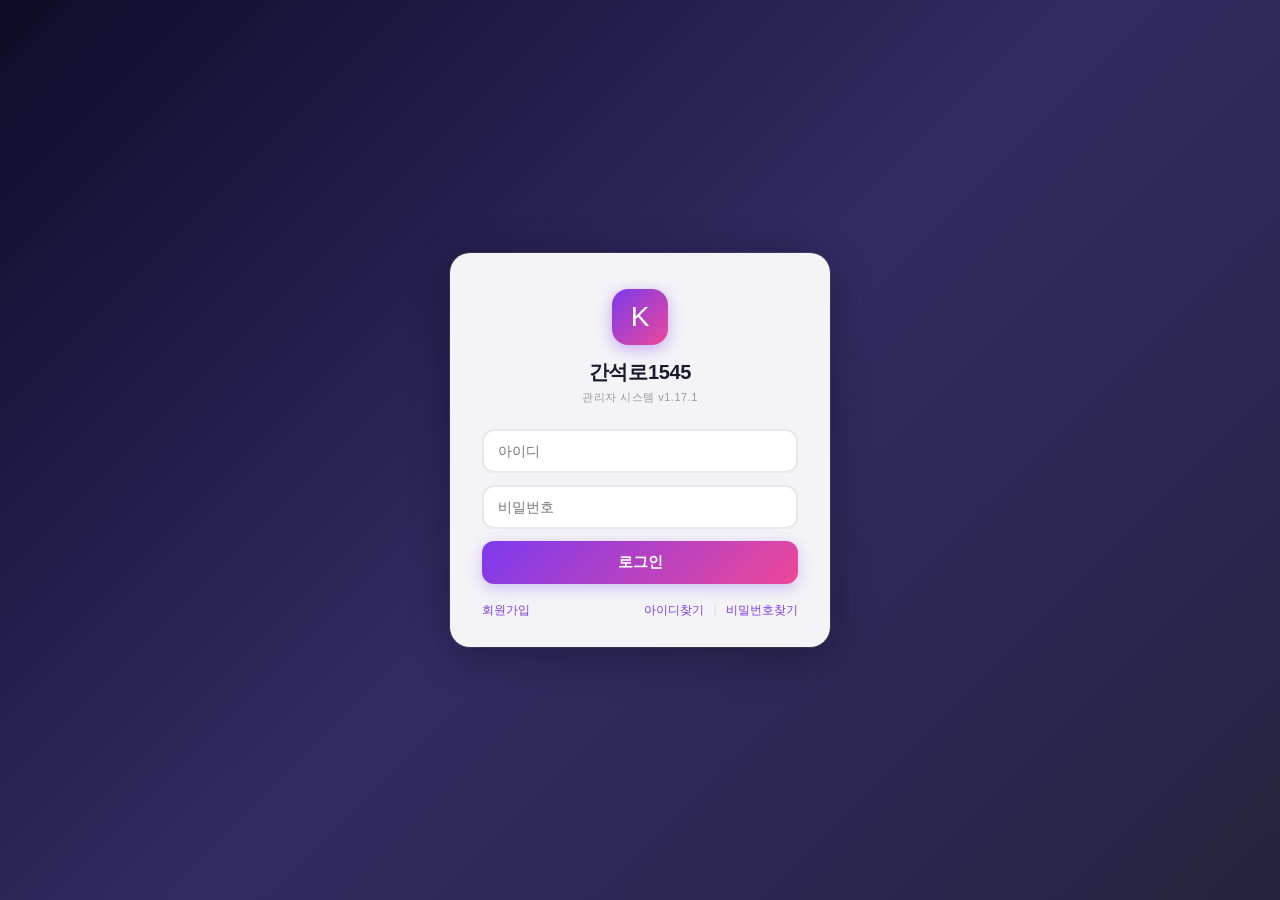
==== index.html @ 54fd98a2 "V1.17.1 V1.17.1,, 대시보드 UI, 공실 보완" ====
<!-- v1.16.8 복지할인 수정 + 계약기간 조회 + 접속유지 + 사용자동기화 -->
<!DOCTYPE html>
<html lang="ko">
<head>
  <meta charset="UTF-8">
  <meta name="viewport" content="width=device-width, initial-scale=1.0">
  <title>간석로1545 - 관리자</title>
  <link rel="stylesheet" href="style.css">
</head>
<body>
  <div id="app" style="display:none">
    <aside id="sidebar">
      <div class="sidebar-header" onclick="goHome()" style="cursor:pointer">
        <h1>간석로1545</h1>
        <p class="subtitle" id="version-label">관리자 시스템</p>
      </div>
      <nav id="nav">
        <ul>
          <li><a href="#" class="active" data-page="dashboard">🏠 대시보드</a></li>
          <li><a href="#" data-page="building">🏢 건물/세대/계약</a></li>
          <li><a href="#" data-page="meter">📊 검침 입력</a></li>
          <li><a href="#" data-page="billing">📄 청구서 생성</a></li>
          <li><a href="#" data-page="payment">💰 수납/미수금</a></li>
          <li><a href="#" data-page="report">📊 리포트</a></li>
          <li><a href="#" data-page="maintenance">🔧 유지보수</a></li>
          <li><a href="#" data-page="notice">📢 공지 발송</a></li>
          <li><a href="#" data-page="inquiry">📞 민원/문의</a></li>
          <li><a href="#" data-page="settings">⚙️ 설정</a></li>
        </ul>
      </nav>
      <button class="sidebar-close" onclick="toggleSidebar()" title="사이드바 닫기">&larr;</button>
    </aside>
    <main id="main">
      <header id="topbar">
        <div class="topbar-left">
          <button class="btn-toggle" onclick="toggleSidebar()" title="사이드바 토글">&#9776;</button>
          <h2 id="page-title">대시보드</h2>
        </div>
        <div class="topbar-right">
          <span id="user-info">로그인 필요</span>
          <button id="login-btn-top" onclick="showAuthModal('login')" style="display:none">로그인</button>
          <button id="logout-btn-top" onclick="doLogoutUI()" style="display:none">로그아웃</button>
        </div>
      </header>
      <section id="content">
        <div id="page-dashboard" class="page active">
          <div class="stats">
            <div class="stat-card">
              <span class="stat-label">전체 세대</span>
              <span class="stat-value" id="stat-units">0</span>
            </div>
            <div class="stat-card">
              <span class="stat-label">이번 달 청구</span>
              <span class="stat-value" id="stat-billing">0원</span>
            </div>
            <div class="stat-card">
              <span class="stat-label">미수금</span>
              <span class="stat-value" id="stat-arrears">0원</span>
            </div>
            <div class="stat-card">
              <span class="stat-label">미납 세대</span>
              <span class="stat-value" id="stat-unpaid">0</span>
            </div>
            <div class="stat-card stat-danger">
              <span class="stat-label">연체 30일+</span>
              <span class="stat-value" id="stat-overdue30">0</span>
            </div>
            <div class="stat-card stat-danger">
              <span class="stat-label">연체 60일+</span>
              <span class="stat-value" id="stat-overdue60">0</span>
            </div>
            <div class="stat-card">
              <span class="stat-label">선수금 잔액</span>
              <span class="stat-value" id="stat-prepaid">0원</span>
            </div>
            <div class="stat-card">
              <span class="stat-label">수납율</span>
              <span class="stat-value" id="stat-collection-rate">0%</span>
            </div>
          </div>
          <div class="card">
            <h3>계약 현황 <span id="dashboard-date" style="font-weight:400;font-size:13px;color:#888;margin-left:8px"></span></h3>
            <table>
              <thead><tr><th>세대</th><th>건물</th><th>계약기간</th><th>만료까지</th><th>상태</th></tr></thead>
              <tbody id="dashboard-contract-tbody">
                <tr><td colspan="5">데이터가 없습니다.</td></tr>
              </tbody>
            </table>
          </div>
          <div class="card" id="expiring-card">
            <h3>계약 만료 예정</h3>
            <div id="expiring-content" style="padding:12px 0"></div>
          </div>
          <div class="card">
            <h3>최근 활동</h3>
            <table id="recent-table">
              <thead>
                <tr><th>일시</th><th>내용</th><th>상태</th></tr>
              </thead>
              <tbody id="recent-tbody">
                <tr><td colspan="3">데이터가 없습니다.</td></tr>
              </tbody>
            </table>
          </div>
          <div class="stats-row" style="display:grid;grid-template-columns:1fr 1fr;gap:16px">
            <div class="card">
              <h3>📈 수납율 <span id="dash-collection-rate" style="font-weight:400;font-size:13px;color:#888">0%</span></h3>
              <canvas id="dash-collection-chart" width="400" height="160" style="width:100%;height:160px"></canvas>
            </div>
            <div class="card">
              <h3>⚠️ 미수 TOP 5</h3>
              <div id="dash-top5" style="padding:12px 16px;font-size:13px;color:#888">데이터가 없습니다.</div>
            </div>
          </div>
          <div class="card">
            <h3>🏢 계약 현황 <span id="dash-floor-summary" style="font-weight:400;font-size:13px;color:#888"></span></h3>
            <div style="display:flex;gap:4px;padding:8px 16px;border-bottom:1px solid #eee;font-size:12px;flex-wrap:wrap">
              <span style="display:inline-flex;align-items:center;gap:4px"><span style="width:12px;height:12px;background:#2d5427;border-radius:3px;display:inline-block"></span> 계약 활성</span>
              <span style="display:inline-flex;align-items:center;gap:4px"><span style="width:12px;height:12px;background:#f9a825;border-radius:3px;display:inline-block"></span> 만료 예정(30일)</span>
              <span style="display:inline-flex;align-items:center;gap:4px"><span style="width:12px;height:12px;background:#c62828;border-radius:3px;display:inline-block"></span> 공실</span>
              <span style="display:inline-flex;align-items:center;gap:4px"><span style="width:12px;height:12px;background:#e65100;border-radius:3px;display:inline-block"></span> 유지보수 중</span>
            </div>
            <div id="dash-floor-plan" style="padding:16px;font-size:13px;color:#888">데이터가 없습니다.</div>
          </div>
          <div class="card">
            <h3>🔧 진행중인 유지보수 <span id="dash-mnt-count" style="font-weight:400;font-size:13px;color:#888">0건</span></h3>
            <div id="dash-maintenance" style="padding:12px 16px;font-size:13px;color:#888">데이터가 없습니다.</div>
          </div>
        </div>

        <div id="page-report" class="page">
          <div class="card">
            <div class="card-header">
              <h3>📊 리포트</h3>
            </div>
            <div style="display:grid;grid-template-columns:1fr 1fr;gap:16px;padding:16px">
              <div class="card">
                <h3>월별 미수 현황</h3>
                <p id="report-arrears-summary" style="font-size:12px;color:#888;padding:0 16px 8px"></p>
                <canvas id="chart-arrears" width="500" height="240" style="width:100%;height:240px"></canvas>
              </div>
              <div class="card">
                <h3>연체 추이</h3>
                <canvas id="chart-overdue-trend" width="500" height="240" style="width:100%;height:240px"></canvas>
              </div>
            </div>
            <div style="display:grid;grid-template-columns:1fr 1fr;gap:16px;padding:0 16px 16px">
              <div class="card">
                <div class="card-header">
                  <h3>세대별 사용량</h3>
                  <select id="report-unit-select" onchange="renderUnitUsage()" style="padding:4px 8px;border:1px solid #ddd;border-radius:6px;font-size:12px;outline:none;flex:1">
                    <option value="">전체 세대</option>
                  </select>
                </div>
                <canvas id="chart-unit-usage" width="500" height="240" style="width:100%;height:240px"></canvas>
              </div>
              <div class="card">
                <h3>월별 청구/수납 추이</h3>
                <canvas id="chart-income-expense" width="500" height="240" style="width:100%;height:240px"></canvas>
              </div>
            </div>
            <div style="display:grid;grid-template-columns:1fr 1fr;gap:16px;padding:0 16px 16px">
              <div class="card">
                <h3>전기 사용량/요금 추이</h3>
                <div style="display:flex;gap:4px;padding:0 16px 4px">
                  <select id="report-elec-unit" onchange="renderElecTrend()" style="padding:4px 8px;border:1px solid #ddd;border-radius:6px;font-size:12px;outline:none">
                    <option value="">전체 세대</option>
                  </select>
                </div>
                <canvas id="chart-elec-usage" width="500" height="200" style="width:100%;height:200px"></canvas>
                <canvas id="chart-elec-charge" width="500" height="200" style="width:100%;height:200px;margin-top:4px"></canvas>
              </div>
              <div class="card">
                <h3>수도 사용량/요금 추이</h3>
                <div style="display:flex;gap:4px;padding:0 16px 4px">
                  <select id="report-water-unit" onchange="renderWaterTrend()" style="padding:4px 8px;border:1px solid #ddd;border-radius:6px;font-size:12px;outline:none">
                    <option value="">전체 세대</option>
                  </select>
                </div>
                <canvas id="chart-water-usage" width="500" height="200" style="width:100%;height:200px"></canvas>
                <canvas id="chart-water-charge" width="500" height="200" style="width:100%;height:200px;margin-top:4px"></canvas>
              </div>
            </div>
          </div>
        </div>

        <div id="page-maintenance" class="page">
          <div class="card">
            <div class="card-header">
              <h3>🔧 유지보수 관리</h3>
              <div style="display:flex;gap:8px;align-items:center">
                <input type="text" id="mnt-search" placeholder="제목/세대 검색..." oninput="renderMaintenance()" style="padding:6px 12px;border:1px solid #ddd;border-radius:6px;font-size:13px;width:160px;outline:none">
                <button class="btn btn-primary" onclick="showModal('maintenance')">+ 유지보수 등록</button>
              </div>
            </div>
            <div style="display:flex;gap:16px;padding:10px 20px;border-bottom:1px solid #eee;font-size:13px;flex-wrap:wrap" id="mnt-summary">
              <span>전체: <strong id="mnt-total">0</strong>건</span>
              <span style="color:#e65100">접수: <strong id="mnt-pending">0</strong>건</span>
              <span style="color:#1565c0">진행중: <strong id="mnt-progress">0</strong>건</span>
              <span style="color:#2d5427">완료: <strong id="mnt-done">0</strong>건</span>
              <span>총 비용: <strong id="mnt-cost" style="color:#c62828">0원</strong></span>
            </div>
            <div style="display:flex;gap:4px;padding:8px 20px;flex-wrap:wrap" id="mnt-filter-bar">
              <span class="mnt-filter-btn active-btn" data-mnt="" onclick="setMntFilter('')" style="cursor:pointer;padding:4px 10px;border-radius:6px;font-size:12px;font-weight:600;background:#2d5427;color:#fff">전체</span>
              <span class="mnt-filter-btn" data-mnt="pending" onclick="setMntFilter('pending')" style="cursor:pointer;padding:4px 10px;border-radius:6px;font-size:12px;background:#e8eaed;color:#555">접수</span>
              <span class="mnt-filter-btn" data-mnt="in_progress" onclick="setMntFilter('in_progress')" style="cursor:pointer;padding:4px 10px;border-radius:6px;font-size:12px;background:#e8eaed;color:#555">진행중</span>
              <span class="mnt-filter-btn" data-mnt="completed" onclick="setMntFilter('completed')" style="cursor:pointer;padding:4px 10px;border-radius:6px;font-size:12px;background:#e8eaed;color:#555">완료</span>
              <span class="mnt-filter-btn" data-mnt="cancelled" onclick="setMntFilter('cancelled')" style="cursor:pointer;padding:4px 10px;border-radius:6px;font-size:12px;background:#e8eaed;color:#555">취소</span>
            </div>
            <div style="padding:4px 20px;display:flex;gap:8px">
              <button class="btn btn-secondary" onclick="_delSel('mnt-tbody','유지보수')" style="font-size:12px;padding:4px 10px">선택삭제</button>
            </div>
            <div class="table-wrap"><table class="table-dense">
              <thead>
                <tr><th style="width:32px"><input type="checkbox" data-chk-all="mnt-tbody" onchange="_chkAll('mnt-tbody')"></th><th>No.</th><th>세대</th><th>항목</th><th>제목</th><th>상태</th><th>우선순위</th><th>비용</th><th>업체</th><th>예정일</th><th>완료일</th><th>관리</th></tr>
              </thead>
              <tbody id="mnt-tbody">
                <tr><td colspan="12">유지보수 내역이 없습니다.</td></tr>
              </tbody>
            </table></div>
          </div>
        </div>

        <div id="page-building" class="page">
          <div class="tabs">
            <button class="tab active" data-tab="tab-buildings" onclick="switchBuildingTab('tab-buildings')">🏢 건물관리</button>
            <button class="tab" data-tab="tab-units" onclick="switchBuildingTab('tab-units')">🚪 세대관리</button>
            <button class="tab" data-tab="tab-contracts" onclick="switchBuildingTab('tab-contracts')">📋 계약관리</button>
          </div>

          <div id="tab-buildings" class="tab-content active">
            <div class="card">
              <div class="card-header">
                <h3>건물 목록</h3>
                <div style="display:flex;gap:8px;align-items:center">
                  <input type="text" id="building-search" placeholder="건물명 검색..." oninput="renderBuildings()" style="padding:6px 12px;border:1px solid #ddd;border-radius:6px;font-size:13px;width:160px;outline:none">
                  <button class="btn btn-secondary" onclick="exportBuildings()" style="font-size:12px">엑셀</button>
                  <button class="btn btn-primary" onclick="showModal('building')">+ 건물 추가</button>
                </div>
              </div>
              <div style="padding:8px 20px 0;display:flex;gap:8px">
                <button class="btn btn-secondary" onclick="_delSel('building-tbody','건물')" style="font-size:12px;padding:4px 10px">선택삭제</button>
              </div>
              <table>
                <thead><tr><th style="width:32px"><input type="checkbox" data-chk-all="building-tbody" onchange="_chkAll('building-tbody')"></th><th>건물명</th><th>주소</th><th>관리자</th><th>연락처</th><th>계좌정보</th><th>관리</th></tr></thead>
                <tbody id="building-tbody">
                  <tr><td colspan="7">등록된 건물이 없습니다.</td></tr>
                </tbody>
              </table>
            </div>
          </div>

          <div id="tab-units" class="tab-content">
            <div class="card">
              <div class="card-header">
                <h3>세대 목록</h3>
                <div style="display:flex;gap:8px;align-items:center">
                  <input type="text" id="unit-search" placeholder="세대명 / 세입자 검색..." oninput="renderUnits()" style="padding:6px 12px;border:1px solid #ddd;border-radius:6px;font-size:13px;width:200px;outline:none">
                  <button class="btn btn-secondary" onclick="_delSel('unit-tbody','세대')" style="font-size:12px">선택삭제</button>
                  <button class="btn btn-secondary" onclick="exportUnits()" style="font-size:12px">엑셀</button>
                  <button class="btn btn-primary" onclick="showModal('unit')">+ 세대 추가</button>
                </div>
              </div>
              <table>
                <thead><tr><th style="width:32px"><input type="checkbox" data-chk-all="unit-tbody" onchange="_chkAll('unit-tbody')"></th><th style="width:40px">No</th><th onclick="_sortBy('unit-tbody','name')" style="cursor:pointer">세대<span id="sort-unit-tbody-name"></span></th><th>건물</th><th>평수</th><th>전기/수도</th><th>냉난방기</th><th>TV</th><th>냉장고</th><th>세탁기</th><th>TV거실장</th><th>침대</th><th>옷장</th><th>계약</th><th>관리</th></tr></thead>
                <tbody id="unit-tbody">
                  <tr><td colspan="15">등록된 세대가 없습니다.</td></tr>
                </tbody>
              </table>
              <div id="unit-pagination" style="display:flex;justify-content:center;align-items:center;gap:6px;padding:12px 0;font-size:13px"></div>
            </div>
          </div>

          <div id="tab-contracts" class="tab-content">
            <div class="card">
              <div class="card-header">
                <h3>계약 목록</h3>
                <div style="display:flex;gap:8px;align-items:center;flex-wrap:wrap">
                  <input type="text" id="contract-search" placeholder="세입자 / 연락처 검색..." oninput="renderContracts()" style="padding:6px 12px;border:1px solid #ddd;border-radius:6px;font-size:13px;width:200px;outline:none">
                  <div style="display:flex;gap:4px">
                    <span class="contract-filter-btn active-btn" data-filter="" onclick="setContractFilter('')" style="cursor:pointer;padding:4px 10px;border-radius:6px;font-size:12px;font-weight:600;background:#2d5427;color:#fff">전체</span>
                    <span class="contract-filter-btn" data-filter="active" onclick="setContractFilter('active')" style="cursor:pointer;padding:4px 10px;border-radius:6px;font-size:12px;background:#e8eaed;color:#555">진행중</span>
                    <span class="contract-filter-btn" data-filter="ended" onclick="setContractFilter('ended')" style="cursor:pointer;padding:4px 10px;border-radius:6px;font-size:12px;background:#e8eaed;color:#555">종료</span>
                  </div>
                  <button class="btn btn-secondary" onclick="exportContracts()" style="font-size:12px">엑셀</button>
                  <button class="btn btn-secondary" onclick="_delSel('contract-tbody','계약')" style="font-size:12px">선택삭제</button>
                  <button class="btn btn-primary" onclick="showModal('contract')">+ 계약 추가</button>
                </div>
              </div>
              <div class="table-wrap"><table class="table-dense">
                <thead><tr><th style="width:32px"><input type="checkbox" data-chk-all="contract-tbody" onchange="_chkAll('contract-tbody')"></th><th onclick="_sortBy('contract-tbody','name')" style="cursor:pointer">세대<span id="sort-contract-tbody-name"></span></th><th>세입자</th><th>연락처</th><th>비상연락처</th><th>비상연락처 관계</th><th>부동산명</th><th>계약기간</th><th>월세</th><th>관리비</th><th>보증금</th><th>은행명</th><th>계좌번호</th><th>입금주</th><th>복지할인</th><th>파일</th><th>상태</th><th>관리</th></tr></thead>
                <tbody id="contract-tbody">
                  <tr><td colspan="18">등록된 계약이 없습니다.</td></tr>
                </tbody>
              </table></div>
            </div>
          </div>
        </div>

        <div id="page-meter" class="page">
          <div class="card">
              <div class="card-header">
                <h3>검침 입력</h3>
                <div style="display:flex;gap:8px;align-items:center">
                  <input type="text" id="meter-search" placeholder="세대명 검색..." oninput="renderMeters()" style="padding:6px 12px;border:1px solid #ddd;border-radius:6px;font-size:13px;width:160px;outline:none">
                  <button class="btn btn-secondary" onclick="exportMeters()" style="font-size:12px">엑셀</button>
                  <button class="btn btn-secondary" onclick="importMeters()" style="font-size:12px">가져오기</button>
                  <button class="btn btn-secondary" onclick="checkMeterIntegrity()" style="font-size:12px">정합성 검토</button>
                  <button class="btn btn-secondary" onclick="_delSel('meter-tbody','검침')" style="font-size:12px">선택삭제</button>
                  <button class="btn btn-primary" onclick="showModal('meter')">+ 검침 입력</button>
                </div>
              </div>
            <table>
              <thead>
                <tr><th style="width:32px"><input type="checkbox" data-chk-all="meter-tbody" onchange="_chkAll('meter-tbody')"></th><th onclick="_sortBy('meter-tbody','name')" style="cursor:pointer">세대<span id="sort-meter-tbody-name"></span></th><th onclick="_sortBy('meter-tbody','date')" style="cursor:pointer">검침일<span id="sort-meter-tbody-date"></span></th><th>전기(kWh)</th><th>수도(m³)</th><th>관리</th></tr>
              </thead>
              <tbody id="meter-tbody">
                <tr><td colspan="6">검침 데이터가 없습니다.</td></tr>
              </tbody>
            </table>
          </div>
        </div>

        <div id="page-billing" class="page">
          <div class="card">
            <div class="card-header">
                <h3>청구서 생성</h3>
                <div style="display:flex;gap:8px">
                  <button class="btn btn-secondary" onclick="exportBills()" style="font-size:12px">엑셀</button>
                  <button class="btn btn-secondary" onclick="previewBillPrint()" style="font-size:12px">명세서 출력</button>
                  <button class="btn btn-secondary" onclick="clearAllBills()" style="font-size:12px">청구 재생성</button>
                  <button class="btn btn-secondary" onclick="_delSel('billing-tbody','청구')" style="font-size:12px">선택삭제</button>
                  <button class="btn btn-primary" onclick="generateBills()">일괄 청구 생성</button>
                </div>
            </div>
            <div style="display:flex;gap:8px;padding:10px 20px;border-bottom:1px solid #eee;flex-wrap:wrap">
              <select id="bill-unit-filter" onchange="renderBills()" style="padding:6px 12px;border:1px solid #ddd;border-radius:6px;font-size:13px;outline:none">
                <option value="">전체 세대</option>
              </select>
              <select id="bill-status-filter" onchange="renderBills()" style="padding:6px 12px;border:1px solid #ddd;border-radius:6px;font-size:13px;outline:none">
                <option value="">전체 상태</option>
                <option value="unpaid">미납</option>
                <option value="paid">납부완료</option>
              </select>
              <select id="bill-ym-filter" onchange="renderBills()" style="padding:6px 12px;border:1px solid #ddd;border-radius:6px;font-size:13px;outline:none">
                <option value="">전체 기간</option>
              </select>
            </div>
            <div class="table-wrap"><table class="table-dense">
              <thead>
                <tr><th style="width:32px"><input type="checkbox" data-chk-all="billing-tbody" onchange="_chkAll('billing-tbody')"></th><th onclick="_sortBy('billing-tbody','name')" style="cursor:pointer">세대<span id="sort-billing-tbody-name"></span></th><th onclick="_sortBy('billing-tbody','ym')" style="cursor:pointer">청구월<span id="sort-billing-tbody-ym"></span></th><th>월세</th><th>관리비</th><th>전기</th><th>수도</th><th>TV수신료</th><th>공용</th><th>연체료</th><th>합계</th><th>복지할인</th><th>선수금차감</th><th>납부상태</th><th>관리</th></tr>
              </thead>
              <tbody id="billing-tbody">
                <tr><td colspan="15">청구 내역이 없습니다.</td></tr>
              </tbody>
            </table></div>
          </div>
        </div>

        <div id="page-payment" class="page">
          <div class="card">
            <div class="card-header">
              <h3>수납/미수금 관리</h3>
              <div style="display:flex;gap:8px;align-items:center">
                <button class="btn btn-secondary" onclick="exportPayments()" style="font-size:12px">엑셀</button>
                <button class="btn btn-secondary" onclick="checkMeterIntegrity()" style="font-size:12px">정합성 검토</button>
                <button class="btn btn-secondary" onclick="showModal('deposit-deduction')" style="font-size:12px">보증금 차감</button>
                <button class="btn btn-primary" onclick="showModal('payment')">+ 입금 등록</button>
              </div>
            </div>
            <div class="tabs" style="border-bottom:1px solid #ddd;padding:0 16px">
              <button class="tab active" data-ptab="payments" onclick="switchPaymentTab('payments')">수납내역</button>
              <button class="tab" data-ptab="arrears" onclick="switchPaymentTab('arrears')">미수금</button>
              <button class="tab" data-ptab="prepaids" onclick="switchPaymentTab('prepaids')">선수금</button>
              <button class="tab" data-ptab="deposits" onclick="switchPaymentTab('deposits')">보증금</button>
            </div>

            <div id="ptab-payments" class="tab-content active">
              <div style="padding:10px 16px;border-bottom:1px solid #eee">
                <input type="text" id="payment-search" placeholder="세대명 검색..." oninput="renderPayments()" style="padding:6px 12px;border:1px solid #ddd;border-radius:6px;font-size:13px;width:160px;outline:none">
              </div>
              <table>
                <thead>
                  <tr><th style="width:32px"><input type="checkbox" data-chk-all="payment-tbody" onchange="_chkAll('payment-tbody')"></th><th onclick="_sortBy('payment-tbody','name')" style="cursor:pointer">세대<span id="sort-payment-tbody-name"></span></th><th onclick="_sortBy('payment-tbody','ym')" style="cursor:pointer">청구월<span id="sort-payment-tbody-ym"></span></th><th>청구액</th><th>납부액</th><th>미납액</th><th onclick="_sortBy('payment-tbody','date')" style="cursor:pointer">납부일<span id="sort-payment-tbody-date"></span></th><th>연체정보</th><th>관리</th></tr>
                </thead>
                <tbody id="payment-tbody">
                  <tr><td colspan="8">수납 내역이 없습니다.</td></tr>
                </tbody>
              </table>
            </div>

            <div id="ptab-arrears" class="tab-content">
              <div id="arrears-summary" style="padding:10px 16px;border-bottom:1px solid #eee;font-size:13px;display:flex;gap:16px"></div>
              <div style="padding:4px 16px 8px"><button class="btn btn-secondary" onclick="_delSel('arrears-tbody','미수금')" style="font-size:12px;padding:4px 10px">선택삭제</button></div>
              <table>
                <thead>
                  <tr><th style="width:32px"><input type="checkbox" data-chk-all="arrears-tbody" onchange="_chkAll('arrears-tbody')"></th><th onclick="_sortBy('arrears-tbody','name')" style="cursor:pointer">세대<span id="sort-arrears-tbody-name"></span></th><th>미납건수</th><th>총 청구액</th><th>총 납부액</th><th>총 미납액</th><th>최장 연체일</th><th>가장 오래된 미납</th></tr>
                </thead>
                <tbody id="arrears-tbody">
                  <tr><td colspan="8">미수금이 없습니다.</td></tr>
                </tbody>
              </table>
            </div>

            <div id="ptab-prepaids" class="tab-content">
              <div style="padding:10px 16px;border-bottom:1px solid #eee;display:flex;gap:8px;align-items:center">
                <select id="prepaid-unit-filter" onchange="renderPrepaids()" style="padding:6px 12px;border:1px solid #ddd;border-radius:6px;font-size:13px;outline:none"></select>
                <button class="btn btn-primary" onclick="showModal('prepaid')">+ 선수금 등록</button>
              </div>
              <table>
                <thead><tr><th style="width:32px"><input type="checkbox" data-chk-all="prepaid-tbody" onchange="_chkAll('prepaid-tbody')"></th><th onclick="_sortBy('prepaid-tbody','name')" style="cursor:pointer">세대<span id="sort-prepaid-tbody-name"></span></th><th>입금액</th><th>잔액</th><th onclick="_sortBy('prepaid-tbody','date')" style="cursor:pointer">등록일<span id="sort-prepaid-tbody-date"></span></th><th>관리</th></tr></thead>
                <tbody id="prepaid-tbody">
                  <tr><td colspan="6">선수금 내역이 없습니다.</td></tr>
                </tbody>
              </table>
            </div>

            <div id="ptab-deposits" class="tab-content">
              <div id="deposit-summary" style="padding:10px 16px;border-bottom:1px solid #eee;font-size:13px;display:flex;gap:16px"></div>
              <table>
                <thead><tr><th>세대</th><th>계약기간</th><th>최초 보증금</th><th>차감액</th><th>잔액</th><th>차감내역</th></tr></thead>
                <tbody id="deposit-tbody">
                  <tr><td colspan="7">보증금 내역이 없습니다.</td></tr>
                </tbody>
              </table>
            </div>
          </div>
        </div>

        <div id="page-notice" class="page">
          <div class="card">
            <div class="card-header">
                <h3>공지 발송</h3>
                <div style="display:flex;gap:8px;align-items:center">
                  <input type="text" id="notice-search" placeholder="제목 검색..." oninput="renderNotices()" style="padding:6px 12px;border:1px solid #ddd;border-radius:6px;font-size:13px;width:160px;outline:none">
                  <button class="btn btn-primary" onclick="showModal('notice')">+ 공지 작성</button>
                </div>
              </div>
              <table>
                <thead>
                  <tr><th style="width:32px"><input type="checkbox" data-chk-all="notice-tbody" onchange="_chkAll('notice-tbody')"></th><th>제목</th><th>작성일</th><th>발송상태</th><th>관리</th></tr>
              </thead>
              <tbody id="notice-tbody">
                <tr><td colspan="5">공지가 없습니다.</td></tr>
              </tbody>
            </table>
          </div>
        </div>

        <div id="page-inquiry" class="page">
          <div class="card">
            <div class="card-header">
                <h3>민원/문의</h3>
                <div style="display:flex;gap:8px;align-items:center">
                  <input type="text" id="inquiry-search" placeholder="제목 / 세대 검색..." oninput="renderInquiries()" style="padding:6px 12px;border:1px solid #ddd;border-radius:6px;font-size:13px;width:160px;outline:none">
                </div>
            </div>
            <table>
              <thead>
                <tr><th style="width:32px"><input type="checkbox" data-chk-all="inquiry-tbody" onchange="_chkAll('inquiry-tbody')"></th><th>제목</th><th>세대</th><th>작성자</th><th>작성일</th><th>상태</th><th>관리</th></tr>
              </thead>
              <tbody id="inquiry-tbody">
                <tr><td colspan="7">민원/문의가 없습니다.</td></tr>
              </tbody>
            </table>
          </div>
        </div>

        <div id="page-settings" class="page">
          <div class="tabs">
            <button class="tab active" data-stab="tab-users" onclick="switchSettingsTab('tab-users')">👥 사용자 관리</button>
            <button class="tab" data-stab="tab-keepalive" onclick="switchSettingsTab('tab-keepalive')">🔋 접속 유지</button>
            <button class="tab" data-stab="tab-mobile" onclick="switchSettingsTab('tab-mobile')">📱 모바일 접속</button>
          </div>

          <div id="tab-users" class="tab-content active">
            <div class="card">
              <div class="card-header">
                <h3>사용자 목록</h3>
                <div style="display:flex;gap:8px;align-items:center">
                  <button class="btn" style="padding:4px 10px;font-size:12px;background:#e8eaed;color:#555" onclick="switchUserListTab('all')">전체</button>
                  <button class="btn" style="padding:4px 10px;font-size:12px;background:#2d5427;color:#fff" onclick="switchUserListTab('pending')">승인대기 <span id="pending-count" style="background:#fff;color:#2d5427;border-radius:99px;padding:0 6px;margin-left:4px;font-size:11px">0</span></button>
                  <input type="text" id="user-search" placeholder="이름 / 아이디 검색..." oninput="renderUsers()" style="padding:6px 12px;border:1px solid #ddd;border-radius:6px;font-size:13px;width:200px;outline:none;margin-left:8px">
                  <button class="btn btn-secondary" onclick="_delSel('user-tbody','사용자')" style="font-size:12px">선택삭제</button>
                  <button class="btn btn-primary" onclick="showModal('user')">+ 사용자 추가</button>
                  <button class="btn btn-danger" onclick="cleanupUsers()" style="font-size:12px">미승인 회원 전체삭제</button>
                </div>
              </div>
              <div class="table-wrap"><table class="table-dense">
                <thead><tr><th style="width:32px"><input type="checkbox" data-chk-all="user-tbody" onchange="_chkAll('user-tbody')"></th><th>아이디</th><th>이름</th><th>이메일</th><th>연락처</th><th>권한</th><th>세대</th><th>상태</th><th>가입일</th><th>관리</th></tr></thead>
                <tbody id="user-tbody">
                  <tr><td colspan="10">등록된 사용자가 없습니다.</td></tr>
                </tbody>
              </table></div>
            </div>
          </div>

          <div id="tab-keepalive" class="tab-content">
            <div class="card">
              <div class="card-header">
                <h3>🔋 Supabase 접속 유지</h3>
              </div>
              <div style="padding:20px;max-width:520px">
                <p style="font-size:13px;color:#555;line-height:1.7">
                  Supabase 무료 요금제는 <strong>7일 동안 API 요청이 없으면 자동으로 일시중지</strong>됩니다.<br>
                  아래 기능을 켜면 일정 간격으로 Supabase에 자동 접속하여 중단을 방지합니다.
                </p>
                <div style="display:flex;align-items:center;gap:12px;margin:20px 0;padding:16px;background:#f8f6ff;border-radius:12px">
                  <div style="flex:1">
                    <div style="font-weight:600;font-size:14px">자동 접속 유지</div>
                    <div style="font-size:12px;color:#888;margin-top:2px">6일마다 Supabase에 자동으로 접속합니다</div>
                  </div>
                  <label style="position:relative;display:inline-block;width:48px;height:26px;cursor:pointer">
                    <input type="checkbox" id="keepalive-toggle" onchange="toggleKeepAlive(this.checked)" style="opacity:0;width:0;height:0">
                    <span id="keepalive-slider" style="position:absolute;inset:0;background:#ccc;border-radius:26px;transition:.3s"></span>
                  </label>
                </div>
                <div style="font-size:12px;color:#999">
                  <span id="keepalive-status">⏹ 중지됨</span>
                </div>
              </div>
            </div>
          </div>

          <div id="tab-mobile" class="tab-content">
            <div class="card">
              <div class="card-header">
                <h3>📱 모바일 앱 접속</h3>
              </div>
              <div style="padding:20px;display:flex;gap:32px;flex-wrap:wrap">
                <div style="flex:1;min-width:260px">
                  <h4 style="margin:0 0 12px;font-size:15px">세입자 전용 앱</h4>
                  <p style="font-size:13px;color:#555;line-height:1.7">
                    아래 주소를 스마트폰 브라우저에 입력하거나<br>
                    QR코드를 스캔하면 세입자 전용 페이지에 접속할 수 있습니다.<br><br>
                    <strong>주소</strong><br>
                    <input id="mobile-url" type="url" placeholder="https://..." style="width:100%;padding:8px 12px;border:1px solid #ddd;border-radius:6px;font-size:13px;margin-top:4px" oninput="updateQR()">
                  </p>
                  <div style="font-size:12px;color:#888;margin-top:8px">
                    🔹 청구서/납부내역 조회<br>
                    🔹 공지사항 확인<br>
                    🔹 민원/문의 접수
                  </div>
                </div>
                <div style="text-align:center">
                  <div id="qr-container" style="background:#fff;border:2px dashed #ddd;border-radius:12px;padding:16px;display:inline-block">
                    <img id="qr-image" src="" alt="QR코드" style="width:240px;height:240px;display:block">
                    <p style="font-size:11px;color:#999;margin:8px 0 0">QR코드를 스캔하면 모바일 페이지로 이동합니다</p>
                  </div>
                  <div style="margin-top:12px;display:flex;gap:8px;justify-content:center">
                    <button class="btn btn-primary" onclick="downloadQR('jpg')">📥 JPG 저장</button>
                    <button class="btn btn-secondary" onclick="downloadQR('png')">📥 PNG 저장</button>
                  </div>
                </div>
              </div>
            </div>
          </div>
        </div>
      </section>
    </main>
  </div>

  <div id="modal-overlay" class="hidden" onclick="closeModal(event)">
    <div id="modal" onclick="event.stopPropagation()">
      <div id="modal-header">
        <h3 id="modal-title">제목</h3>
        <button class="btn-close" onclick="closeModal()">&times;</button>
      </div>
      <div id="modal-body"></div>
      <div id="modal-footer">
        <button class="btn btn-secondary" onclick="closeModal()">취소</button>
        <button class="btn btn-primary" id="modal-save" onclick="saveModal()">저장</button>
      </div>
    </div>
  </div>

  <script src="https://unpkg.com/@supabase/supabase-js@2" defer></script>
  <script src="https://unpkg.com/xlsx@0.18.5/dist/xlsx.full.min.js" defer></script>
  <script src="supabase.js" defer></script>
  <script src="auth.js" defer></script>
  <script src="store.js" defer></script>
  <script src="app.js" defer></script>
  <script src="report.js" defer></script>
  <script src="excel.js" defer></script>
</body>
</html>
---- style.css ----
/*
 * style.css — 건물 관리 시스템 스타일시트
 * 간석로1545 관리자 시스템 v1.16.0
 */

* { margin: 0; padding: 0; box-sizing: border-box; }
body {
  font-family: -apple-system, BlinkMacSystemFont, "Segoe UI", Roboto, "Noto Sans KR", sans-serif;
  background: #f0f2f5; color: #333; font-size: 14px;
}
#app { display: flex; height: 100vh; }

/* Sidebar */
#sidebar {
  flex: 0 0 240px; background: #fff8e7; border-right: 1px solid #e8e0d0;
  display: flex; flex-direction: column;
  transition: flex-basis 0.25s ease, padding 0.25s ease, border-color 0.25s ease;
  overflow: hidden; white-space: nowrap; min-width: 0; position: relative;
}
.sidebar-collapsed #sidebar { flex-basis: 0; padding: 0; border-right-color: transparent; }
.sidebar-close {
  position: absolute; top: 12px; right: 6px; z-index: 10;
  background: none; border: none; cursor: pointer; font-size: 14px; color: #c0b8a8; padding: 4px 6px;
  transition: color 0.15s;
}
.sidebar-close:hover { color: #2d5427; }
.sidebar-collapsed .sidebar-close { display: none; }
.btn-toggle {
  background: none; border: none; font-size: 20px; cursor: pointer; color: #fff; padding: 4px 8px 4px 0;
  line-height: 1; transition: color 0.15s;
}
.btn-toggle:hover { color: #bbe1fa; }
.sidebar-header { padding: 24px 20px 16px; border-bottom: 1px solid #e8e0d0; }
.sidebar-header h1 { font-size: 20px; color: #2d5427; }
.sidebar-header .subtitle { font-size: 12px; color: #8a7e6a; margin-top: 2px; }
.sidebar-header .sidebar-version { font-size: 10px; color: #c0b8a8; display: block; margin-top: 4px; }
#nav ul { list-style: none; padding: 8px 0; }
#nav a {
  display: block; padding: 10px 20px; color: #5a4f3e; text-decoration: none;
  font-size: 14px; transition: all 0.15s;
}
#nav a:hover { background: #f0ebe0; color: #2d5427; }
#nav a.active { background: #e4ede0; color: #2d5427; font-weight: 600; }

/* Main */
#main { flex: 1; display: flex; flex-direction: column; overflow: hidden; }
#topbar {
  background: #2d5427; padding: 16px 24px;
  display: flex; justify-content: space-between; align-items: center;
}
#topbar h2 { font-size: 18px; font-weight: 600; color: #fff; }
.topbar-left { display: flex; align-items: center; gap: 8px; }
.topbar-right { display: flex; align-items: center; gap: 8px; }
.topbar-right span { color: rgba(255,255,255,0.85); font-size: 13px; }
#login-btn-top, #logout-btn-top {
  padding: 4px 10px; border: 1px solid rgba(255,255,255,0.3); border-radius: 6px;
  background: rgba(255,255,255,0.1); cursor: pointer; font-size: 12px; color: #fff;
  transition: background 0.15s;
}
#login-btn-top:hover, #logout-btn-top:hover { background: rgba(255,255,255,0.2); }
#content { flex: 1; padding: 24px; overflow-y: auto; }

/* Stats */
.stats { display: grid; grid-template-columns: repeat(7, 1fr); gap: 16px; margin-bottom: 24px; }
.stat-card {
  background: #fff; border-radius: 8px; padding: 20px; box-shadow: 0 1px 3px rgba(0,0,0,0.06);
}
.stat-card.stat-danger .stat-value { color: #c5221f; }
.stat-label { font-size: 13px; color: #888; display: block; margin-bottom: 6px; }
.stat-value { font-size: 24px; font-weight: 700; color: #2d5427; }

/* Card */
.card {
  background: #fff; border-radius: 8px; box-shadow: 0 1px 3px rgba(0,0,0,0.06);
  margin-bottom: 20px;
}
.card-header {
  display: flex; justify-content: space-between; align-items: center;
  padding: 16px 20px; border-bottom: 1px solid #eee;
}
.card-header h3 { font-size: 15px; }
.card > h3, .card > p { padding: 16px 20px; }

/* Table */
table { width: 100%; border-collapse: collapse; }
th, td { padding: 10px 16px; text-align: left; border-bottom: 1px solid #f0f0f0; font-size: 13px; }
th { background: #fafafa; font-weight: 600; color: #666; font-size: 12px; text-transform: uppercase; }
tr:hover { background: #fafbfc; }
.row-active { background: #f0faf4; }
.row-active:hover { background: #e4f5ea; }
.row-vacant { background: #fff0f0; }
.row-vacant:hover { background: #f5e0e0; }

/* Buttons */
.btn {
  padding: 8px 16px; border: none; border-radius: 6px; font-size: 13px; cursor: pointer;
  font-weight: 500; transition: all 0.15s;
}
.btn-primary { background: #2d5427; color: #fff; }
.btn-primary:hover { background: #1d3b19; }
.btn-secondary { background: #e8eaed; color: #555; }
.btn-secondary:hover { background: #d2d5d9; }
.btn-danger { background: #d32f2f; color: #fff; }
.btn-danger:hover { background: #b71c1c; }
.btn-close { background: none; border: none; font-size: 22px; cursor: pointer; color: #999; }

/* Modal */
#modal-overlay {
  position: fixed; top: 0; left: 0; width: 100vw; height: 100vh;
  background: rgba(0,0,0,0.3); display: flex; align-items: center; justify-content: center; z-index: 100;
}
#modal {
  background: #fff; border-radius: 12px; width: 520px; max-width: 90vw; max-height: 80vh;
  display: flex; flex-direction: column; box-shadow: 0 8px 30px rgba(0,0,0,0.15);
}
#modal-header {
  display: flex; justify-content: space-between; align-items: center;
  padding: 16px 20px; border-bottom: 1px solid #eee;
}
#modal-header h3 { font-size: 16px; }
#modal-body { padding: 20px; overflow-y: auto; flex: 1; }
#modal-footer {
  display: flex; justify-content: flex-end; gap: 8px;
  padding: 12px 20px; border-top: 1px solid #eee;
}
.hidden { display: none !important; }

/* Form */
.form-group { margin-bottom: 14px; }
.form-group label { display: block; font-size: 13px; font-weight: 500; color: #555; margin-bottom: 4px; }
.form-group input, .form-group select, .form-group textarea {
  width: 100%; padding: 8px 12px; border: 1px solid #ddd; border-radius: 6px;
  font-size: 14px; outline: none; transition: border 0.15s;
}
.form-group input:focus, .form-group select:focus, .form-group textarea:focus {
  border-color: #2d5427; box-shadow: 0 0 0 3px rgba(45,84,39,0.1);
}

/* Status badges */
.badge { display: inline-block; padding: 2px 8px; border-radius: 10px; font-size: 11px; font-weight: 500; }
.badge-paid { background: #e6f4ea; color: #137333; }
.badge-unpaid { background: #fce8e6; color: #c5221f; }
.badge-pending { background: #fef7e0; color: #b06000; }
.badge-danger { background: #c5221f; color: #fff; }

/* Tabs */
.tabs { display: flex; gap: 0; margin-bottom: 0; background: #fff; border-radius: 8px 8px 0 0; box-shadow: 0 1px 3px rgba(0,0,0,0.06); overflow: hidden; }
.tab {
  padding: 10px 24px; border: none; background: #fff; cursor: pointer; font-size: 14px;
  font-weight: 500; color: #888; transition: all 0.15s; border-bottom: 2px solid transparent;
}
.tab:hover { color: #2d5427; background: #f5f7fa; }
.tab.active { color: #2d5427; border-bottom-color: #2d5427; background: #fafbff; }
.tab-content { display: none; }
.tab-content.active { display: block; }

/* Draggable modal */
#modal-overlay {
  position: fixed; top: 0; left: 0; width: 100vw; height: 100vh;
  background: rgba(0,0,0,0.3); z-index: 100;
}
#modal {
  position: fixed; z-index: 101;
  background: #fff; border-radius: 12px; width: 520px; max-width: 90vw; max-height: 80vh;
  display: flex; flex-direction: column; box-shadow: 0 8px 30px rgba(0,0,0,0.15);
  left: 50%; top: 50%; transform: translate(-50%, -50%);
}
#modal.dragging { user-select: none; }
#modal-header {
  display: flex; justify-content: space-between; align-items: center;
  padding: 16px 20px; border-bottom: 1px solid #eee; cursor: grab;
}
#modal-header:active { cursor: grabbing; }

/* Scrollable table wrapper for dense tables */
.table-wrap { overflow-x: auto; -webkit-overflow-scrolling: touch; }
.table-wrap table { min-width: 1200px; }
.table-dense th, .table-dense td { padding: 6px 10px; font-size: 12px; white-space: nowrap; }

/* Maintenance page */
.mnt-priority-high { border-left: 3px solid #c62828; }
.mnt-priority-emergency { border-left: 3px solid #d32f2f; background: #fff0f0; }
.mnt-priority-normal { border-left: 3px solid #1565c0; }
.mnt-filter-btn { transition: all 0.15s; user-select: none; }
.mnt-filter-btn:hover { opacity: 0.8; }

/* Keep-alive toggle switch */
#keepalive-toggle:checked + #keepalive-slider { background: #7C3AED; }
#keepalive-slider::before {
  content: ''; position: absolute; width: 20px; height: 20px; border-radius: 50%;
  background: #fff; top: 3px; left: 3px; transition: .3s;
}
#keepalive-toggle:checked + #keepalive-slider::before { transform: translateX(22px); }

/* Page visibility */
.page { display: none; }
.page.active { display: block; }
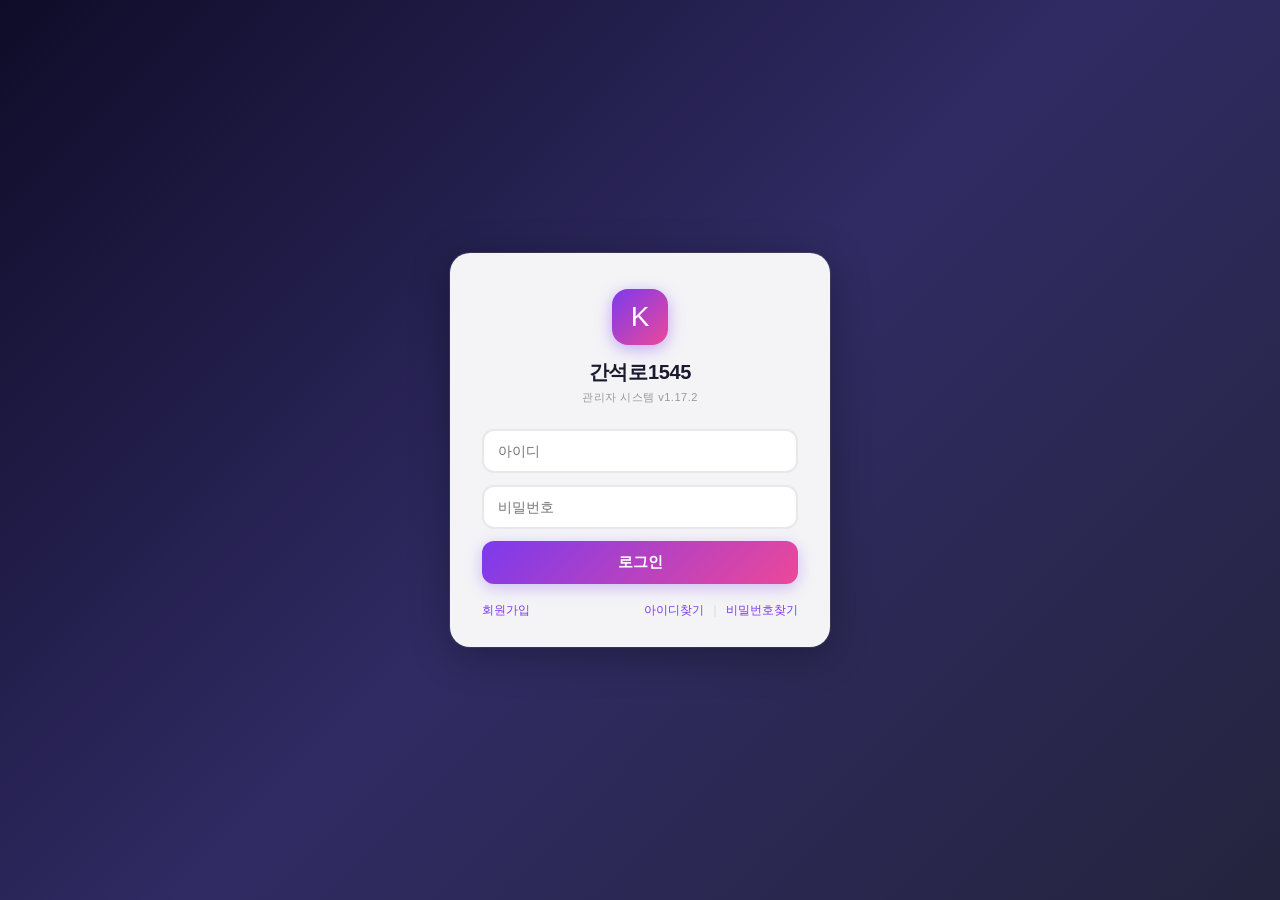
==== commit c8858b1b: "v1.17.2 v1.17.2 변경 사항: 항목	내용 층별 시각화	Store에서 동적으로 세대 조회, 하드코딩 제거 데이터 연계	계약, 유지보수, 검침, 미납금 전부 실시간 연" ====
--- a/index.html
+++ b/index.html
@@ -79,6 +79,21 @@
             </div>
           </div>
           <div class="card">
+            <h3>🏢 층별 현황 <span id="dash-floor-summary" style="font-weight:400;font-size:13px;color:#888"></span></h3>
+            <div style="display:flex;gap:4px;padding:8px 16px;border-bottom:1px solid #eee;font-size:12px;flex-wrap:wrap">
+              <span style="display:inline-flex;align-items:center;gap:4px"><span style="width:12px;height:12px;background:#2d5427;border-radius:3px;display:inline-block"></span> 계약 활성</span>
+              <span style="display:inline-flex;align-items:center;gap:4px"><span style="width:12px;height:12px;background:#f9a825;border-radius:3px;display:inline-block"></span> 만료 예정(30일)</span>
+              <span style="display:inline-flex;align-items:center;gap:4px"><span style="width:12px;height:12px;background:#c62828;border-radius:3px;display:inline-block"></span> 공실</span>
+              <span style="display:inline-flex;align-items:center;gap:4px"><span style="width:12px;height:12px;background:#e65100;border-radius:3px;display:inline-block"></span> 유지보수 중</span>
+              <span style="display:inline-flex;align-items:center;gap:4px"><span style="width:12px;height:12px;background:#90caf9;border-radius:3px;display:inline-block"></span> 미검침</span>
+            </div>
+            <div id="dash-floor-plan" style="padding:16px;font-size:13px;color:#888">데이터가 없습니다.</div>
+          </div>
+          <div class="card" id="dash-monthly-check-card">
+            <h3>📋 이번달 자동 점검</h3>
+            <div id="dash-monthly-check" style="padding:12px 16px;font-size:13px;color:#888">로딩중...</div>
+          </div>
+          <div class="card">
             <h3>계약 현황 <span id="dashboard-date" style="font-weight:400;font-size:13px;color:#888;margin-left:8px"></span></h3>
             <table>
               <thead><tr><th>세대</th><th>건물</th><th>계약기간</th><th>만료까지</th><th>상태</th></tr></thead>
@@ -112,15 +127,9 @@
               <div id="dash-top5" style="padding:12px 16px;font-size:13px;color:#888">데이터가 없습니다.</div>
             </div>
           </div>
-          <div class="card">
-            <h3>🏢 계약 현황 <span id="dash-floor-summary" style="font-weight:400;font-size:13px;color:#888"></span></h3>
-            <div style="display:flex;gap:4px;padding:8px 16px;border-bottom:1px solid #eee;font-size:12px;flex-wrap:wrap">
-              <span style="display:inline-flex;align-items:center;gap:4px"><span style="width:12px;height:12px;background:#2d5427;border-radius:3px;display:inline-block"></span> 계약 활성</span>
-              <span style="display:inline-flex;align-items:center;gap:4px"><span style="width:12px;height:12px;background:#f9a825;border-radius:3px;display:inline-block"></span> 만료 예정(30일)</span>
-              <span style="display:inline-flex;align-items:center;gap:4px"><span style="width:12px;height:12px;background:#c62828;border-radius:3px;display:inline-block"></span> 공실</span>
-              <span style="display:inline-flex;align-items:center;gap:4px"><span style="width:12px;height:12px;background:#e65100;border-radius:3px;display:inline-block"></span> 유지보수 중</span>
-            </div>
-            <div id="dash-floor-plan" style="padding:16px;font-size:13px;color:#888">데이터가 없습니다.</div>
+          <div class="card" id="dash-alerts-card">
+            <h3>🔔 알림 <span id="dash-alert-count" style="font-weight:400;font-size:13px;color:#888"></span></h3>
+            <div id="dash-alerts" style="padding:12px 16px;font-size:13px;color:#888">알림이 없습니다.</div>
           </div>
           <div class="card">
             <h3>🔧 진행중인 유지보수 <span id="dash-mnt-count" style="font-weight:400;font-size:13px;color:#888">0건</span></h3>
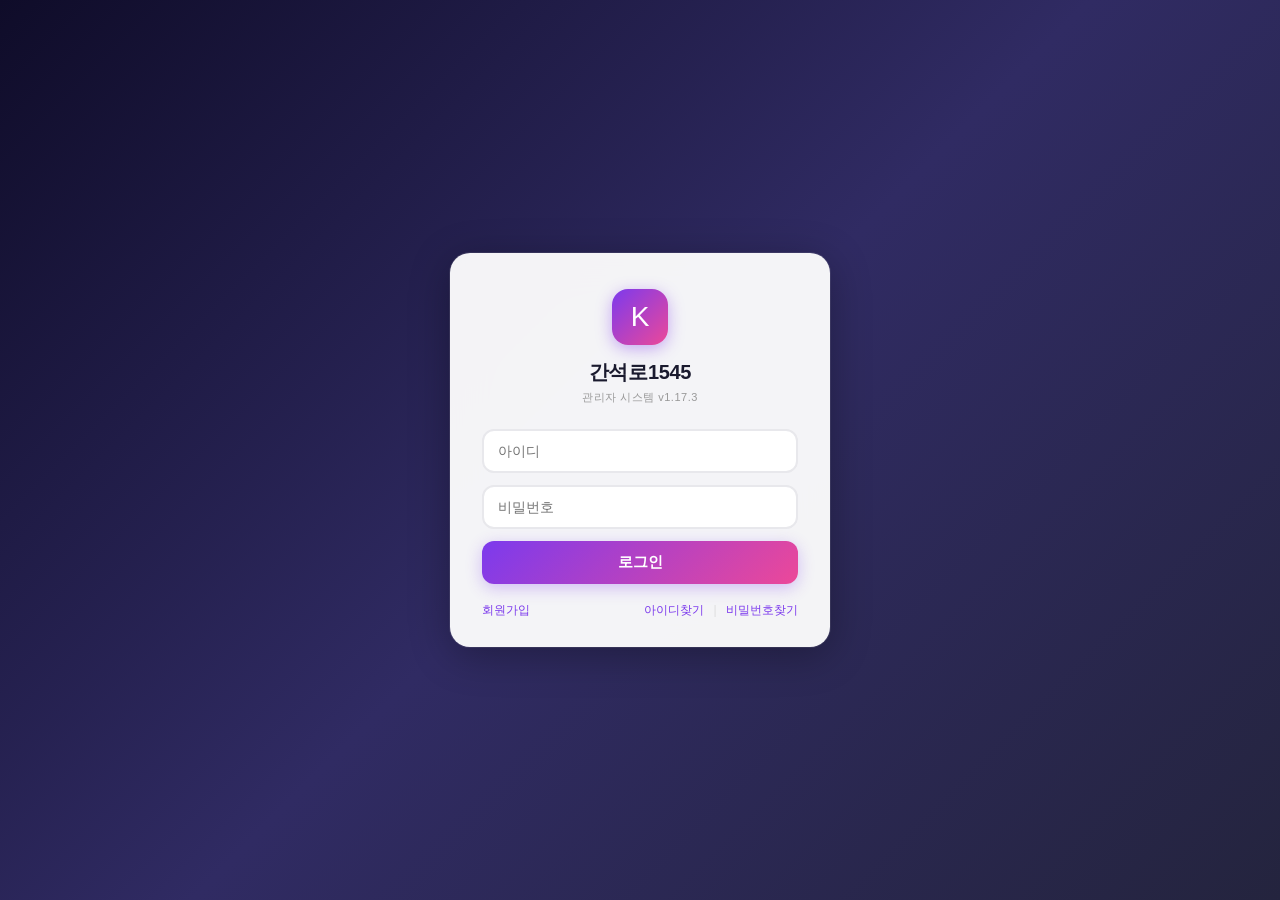
==== commit a3b26059: "v1.17.3 v1.17.3 비밀번호 찾기 기능 개선" ====
--- a/index.html
+++ b/index.html
@@ -478,6 +478,7 @@
         <div id="page-settings" class="page">
           <div class="tabs">
             <button class="tab active" data-stab="tab-users" onclick="switchSettingsTab('tab-users')">👥 사용자 관리</button>
+            <button class="tab" data-stab="tab-reset-requests" onclick="switchSettingsTab('tab-reset-requests')">🔑 비밀번호 초기화 <span id="reset-req-count" style="background:#c62828;color:#fff;border-radius:99px;padding:0 6px;margin-left:4px;font-size:11px;display:none">0</span></button>
             <button class="tab" data-stab="tab-keepalive" onclick="switchSettingsTab('tab-keepalive')">🔋 접속 유지</button>
             <button class="tab" data-stab="tab-mobile" onclick="switchSettingsTab('tab-mobile')">📱 모바일 접속</button>
           </div>
@@ -499,6 +500,20 @@
                 <thead><tr><th style="width:32px"><input type="checkbox" data-chk-all="user-tbody" onchange="_chkAll('user-tbody')"></th><th>아이디</th><th>이름</th><th>이메일</th><th>연락처</th><th>권한</th><th>세대</th><th>상태</th><th>가입일</th><th>관리</th></tr></thead>
                 <tbody id="user-tbody">
                   <tr><td colspan="10">등록된 사용자가 없습니다.</td></tr>
+                </tbody>
+              </table></div>
+            </div>
+          </div>
+
+          <div id="tab-reset-requests" class="tab-content">
+            <div class="card">
+              <div class="card-header">
+                <h3>🔑 비밀번호 초기화 요청</h3>
+              </div>
+              <div class="table-wrap"><table class="table-dense">
+                <thead><tr><th>요청일</th><th>이름</th><th>아이디</th><th>이메일</th><th>상태</th><th>관리</th></tr></thead>
+                <tbody id="reset-req-tbody">
+                  <tr><td colspan="6">요청이 없습니다.</td></tr>
                 </tbody>
               </table></div>
             </div>
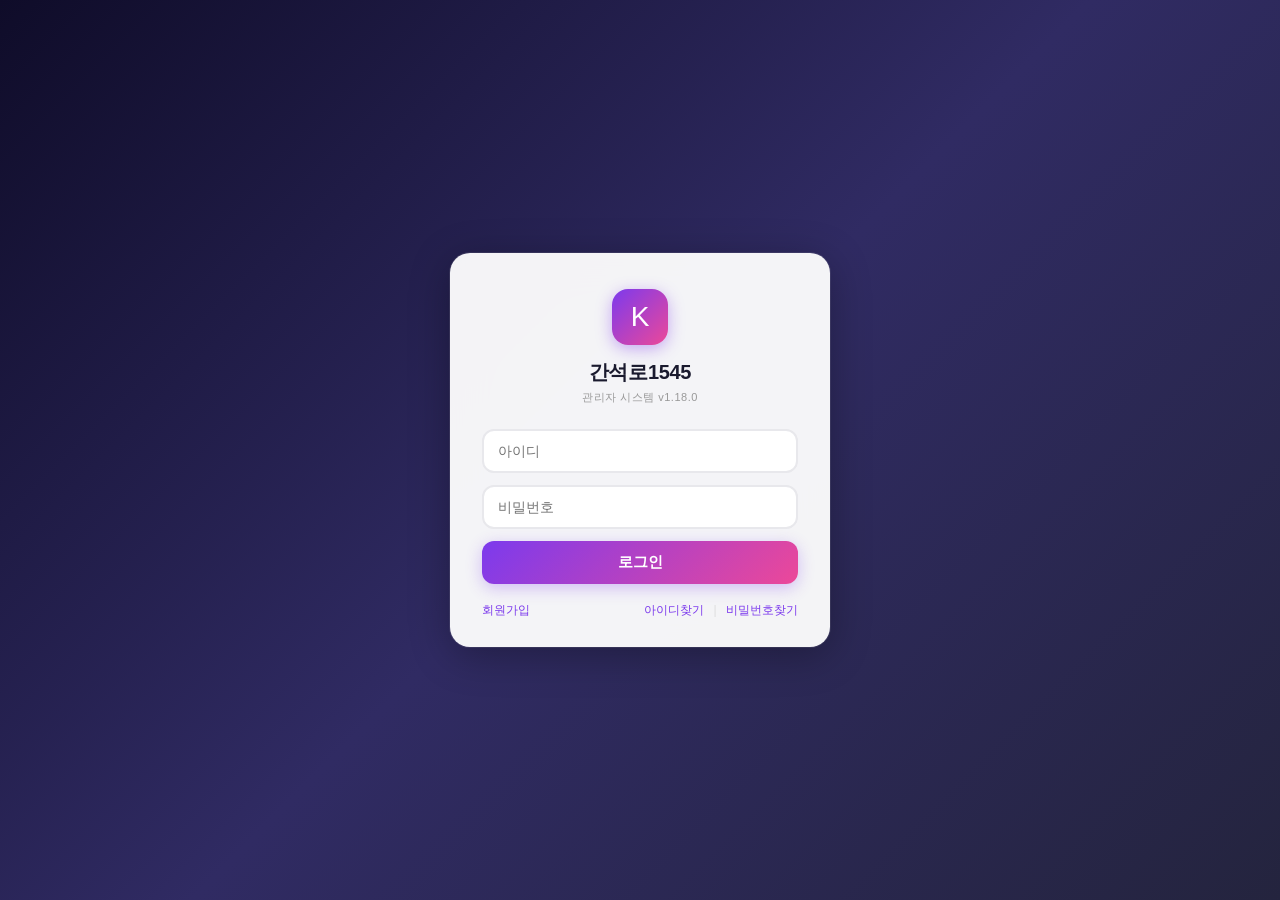
==== commit a9a3719f: "v1.18.0 v1.18.0" ====
--- a/index.html
+++ b/index.html
@@ -37,7 +37,7 @@
           <h2 id="page-title">대시보드</h2>
         </div>
         <div class="topbar-right">
-          <span id="user-info">로그인 필요</span>
+          <span id="user-info" onclick="showMyProfile()" style="cursor:pointer;padding:4px 8px;border-radius:6px;transition:background .15s" onmouseover="this.style.background='#f0f0f0'" onmouseout="this.style.background=''">로그인 필요</span>
           <button id="login-btn-top" onclick="showAuthModal('login')" style="display:none">로그인</button>
           <button id="logout-btn-top" onclick="doLogoutUI()" style="display:none">로그아웃</button>
         </div>
@@ -509,6 +509,11 @@
             <div class="card">
               <div class="card-header">
                 <h3>🔑 비밀번호 초기화 요청</h3>
+                <div style="display:flex;gap:6px">
+                  <button class="btn" style="padding:4px 10px;font-size:12px;background:#2d5427;color:#fff" onclick="filterResetReqs('all')" id="rr-filter-all">전체</button>
+                  <button class="btn" style="padding:4px 10px;font-size:12px;background:#e8eaed;color:#555" onclick="filterResetReqs('pending')" id="rr-filter-pending">대기</button>
+                  <button class="btn" style="padding:4px 10px;font-size:12px;background:#e8eaed;color:#555" onclick="filterResetReqs('resolved')" id="rr-filter-resolved">완료</button>
+                </div>
               </div>
               <div class="table-wrap"><table class="table-dense">
                 <thead><tr><th>요청일</th><th>이름</th><th>아이디</th><th>이메일</th><th>상태</th><th>관리</th></tr></thead>
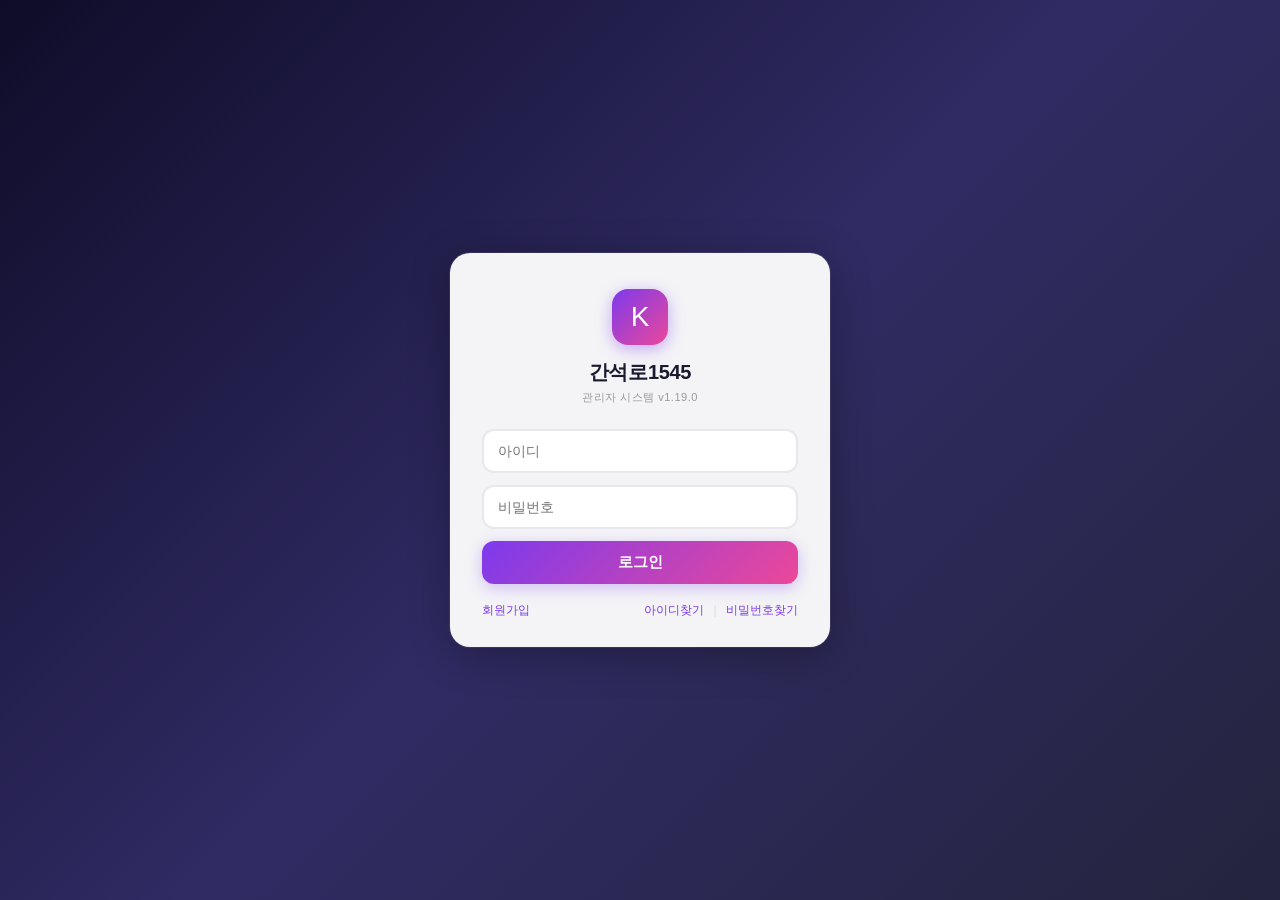
==== commit 9f9376ec: "v1.19.0 v1.19.0  계약관리 수정" ====
--- a/index.html
+++ b/index.html
@@ -296,12 +296,14 @@
                   <button class="btn btn-primary" onclick="showModal('contract')">+ 계약 추가</button>
                 </div>
               </div>
+              <div id="contract-summary" style="padding:2px 20px 0;font-size:12px;color:#666"></div>
               <div class="table-wrap"><table class="table-dense">
                 <thead><tr><th style="width:32px"><input type="checkbox" data-chk-all="contract-tbody" onchange="_chkAll('contract-tbody')"></th><th onclick="_sortBy('contract-tbody','name')" style="cursor:pointer">세대<span id="sort-contract-tbody-name"></span></th><th>세입자</th><th>연락처</th><th>비상연락처</th><th>비상연락처 관계</th><th>부동산명</th><th>계약기간</th><th>월세</th><th>관리비</th><th>보증금</th><th>은행명</th><th>계좌번호</th><th>입금주</th><th>복지할인</th><th>파일</th><th>상태</th><th>관리</th></tr></thead>
                 <tbody id="contract-tbody">
                   <tr><td colspan="18">등록된 계약이 없습니다.</td></tr>
                 </tbody>
               </table></div>
+              <div id="contract-pagination" style="display:flex;justify-content:center;align-items:center;gap:6px;padding:12px 0;font-size:13px"></div>
             </div>
           </div>
         </div>
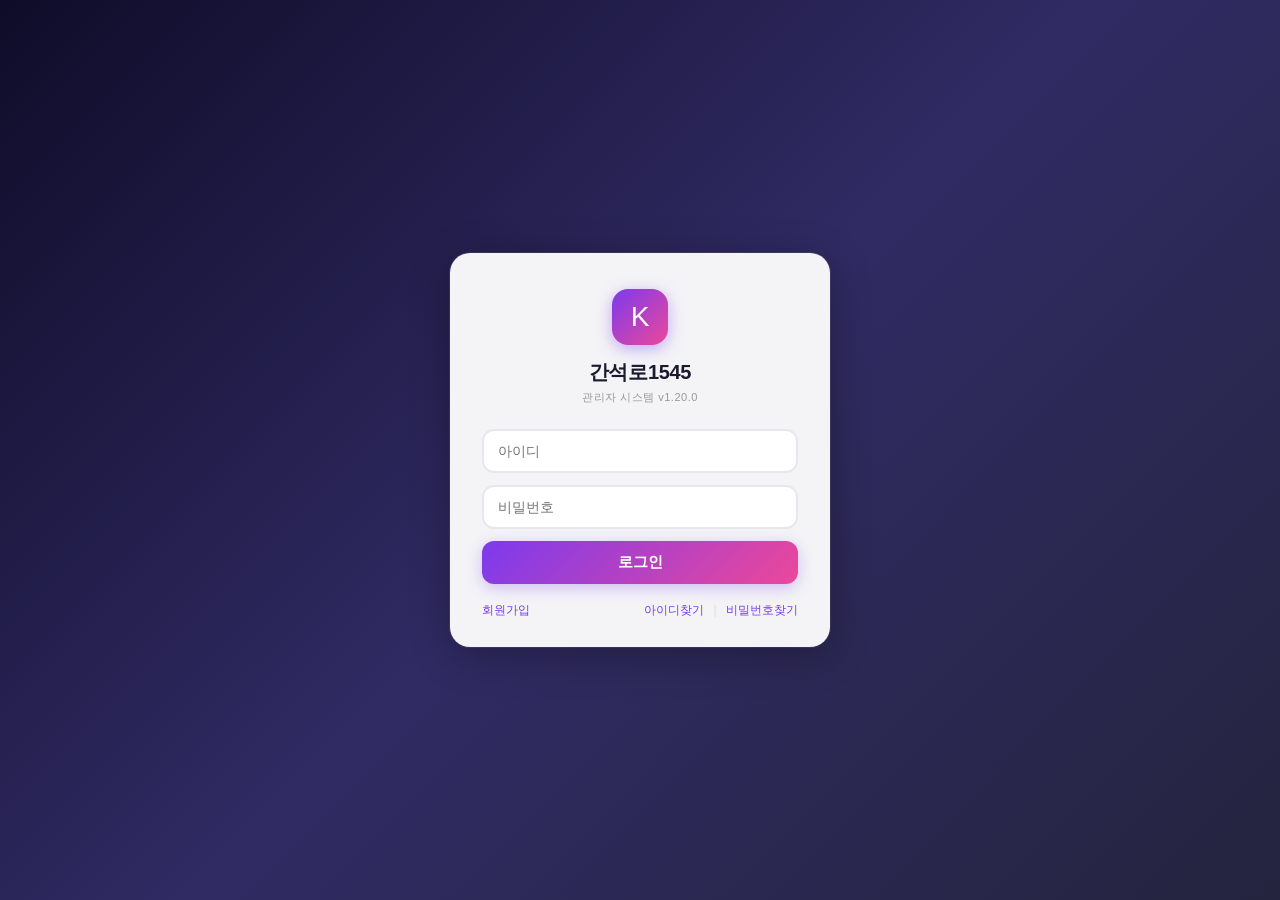
==== commit 1b441184: "v1.20.0 v1.20.0 팝업 알림등 개선" ====
--- a/index.html
+++ b/index.html
@@ -17,10 +17,10 @@
       <nav id="nav">
         <ul>
           <li><a href="#" class="active" data-page="dashboard">🏠 대시보드</a></li>
-          <li><a href="#" data-page="building">🏢 건물/세대/계약</a></li>
+          <li><a href="#" data-page="building">🏢 건물/세대/계약 <span class="nav-badge" id="nav-badge-expire" style="display:none"></span></a></li>
           <li><a href="#" data-page="meter">📊 검침 입력</a></li>
           <li><a href="#" data-page="billing">📄 청구서 생성</a></li>
-          <li><a href="#" data-page="payment">💰 수납/미수금</a></li>
+          <li><a href="#" data-page="payment">💰 수납/미수금 <span class="nav-badge" id="nav-badge-arrears" style="display:none"></span></a></li>
           <li><a href="#" data-page="report">📊 리포트</a></li>
           <li><a href="#" data-page="maintenance">🔧 유지보수</a></li>
           <li><a href="#" data-page="notice">📢 공지 발송</a></li>
@@ -93,6 +93,10 @@
             <h3>📋 이번달 자동 점검</h3>
             <div id="dash-monthly-check" style="padding:12px 16px;font-size:13px;color:#888">로딩중...</div>
           </div>
+          <div class="card" id="dash-checklist-card">
+            <h3>✅ 이번달 진행 체크리스트</h3>
+            <div id="dash-checklist" style="padding:12px 16px;font-size:13px;color:#888">로딩중...</div>
+          </div>
           <div class="card">
             <h3>계약 현황 <span id="dashboard-date" style="font-weight:400;font-size:13px;color:#888;margin-left:8px"></span></h3>
             <table>
@@ -464,6 +468,7 @@
                 <h3>민원/문의</h3>
                 <div style="display:flex;gap:8px;align-items:center">
                   <input type="text" id="inquiry-search" placeholder="제목 / 세대 검색..." oninput="renderInquiries()" style="padding:6px 12px;border:1px solid #ddd;border-radius:6px;font-size:13px;width:160px;outline:none">
+                  <button class="btn btn-primary" onclick="showModal('inquiry-add')">＋ 문의 등록</button>
                 </div>
             </div>
             <table>
--- a/style.css
+++ b/style.css
@@ -41,6 +41,11 @@
 }
 #nav a:hover { background: #f0ebe0; color: #2d5427; }
 #nav a.active { background: #e4ede0; color: #2d5427; font-weight: 600; }
+#nav .nav-badge {
+  display: inline-block; margin-left: 6px; padding: 1px 7px; border-radius: 10px;
+  background: #c62828; color: #fff; font-size: 11px; font-weight: 700; line-height: 16px;
+  vertical-align: 1px;
+}
 
 /* Main */
 #main { flex: 1; display: flex; flex-direction: column; overflow: hidden; }
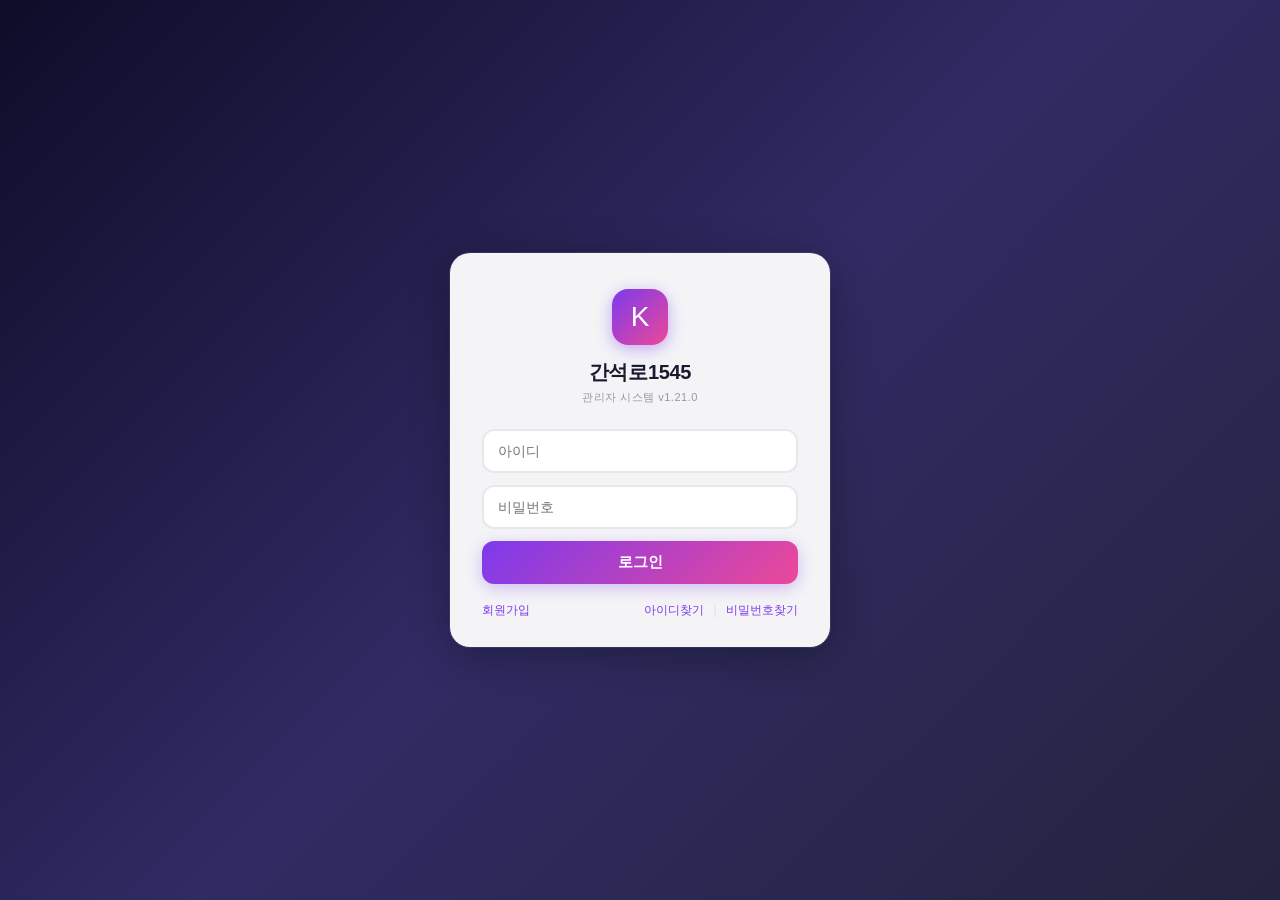
==== commit fcb67a9b: "v1.21.0 v1.21.0  유지보수 등 수정" ====
--- a/index.html
+++ b/index.html
@@ -225,10 +225,10 @@
             </div>
             <div class="table-wrap"><table class="table-dense">
               <thead>
-                <tr><th style="width:32px"><input type="checkbox" data-chk-all="mnt-tbody" onchange="_chkAll('mnt-tbody')"></th><th>No.</th><th>세대</th><th>항목</th><th>제목</th><th>상태</th><th>우선순위</th><th>비용</th><th>업체</th><th>예정일</th><th>완료일</th><th>관리</th></tr>
+                <tr><th style="width:32px"><input type="checkbox" data-chk-all="mnt-tbody" onchange="_chkAll('mnt-tbody')"></th><th>No.</th><th>세대</th><th>항목</th><th>제목</th><th>상태</th><th>우선순위</th><th>시작예정</th><th>종료예정</th><th>실제시작</th><th>실제종료</th><th>완료일</th><th>비용</th><th>업체</th><th>관리</th></tr>
               </thead>
               <tbody id="mnt-tbody">
-                <tr><td colspan="12">유지보수 내역이 없습니다.</td></tr>
+                <tr><td colspan="15">유지보수 내역이 없습니다.</td></tr>
               </tbody>
             </table></div>
           </div>
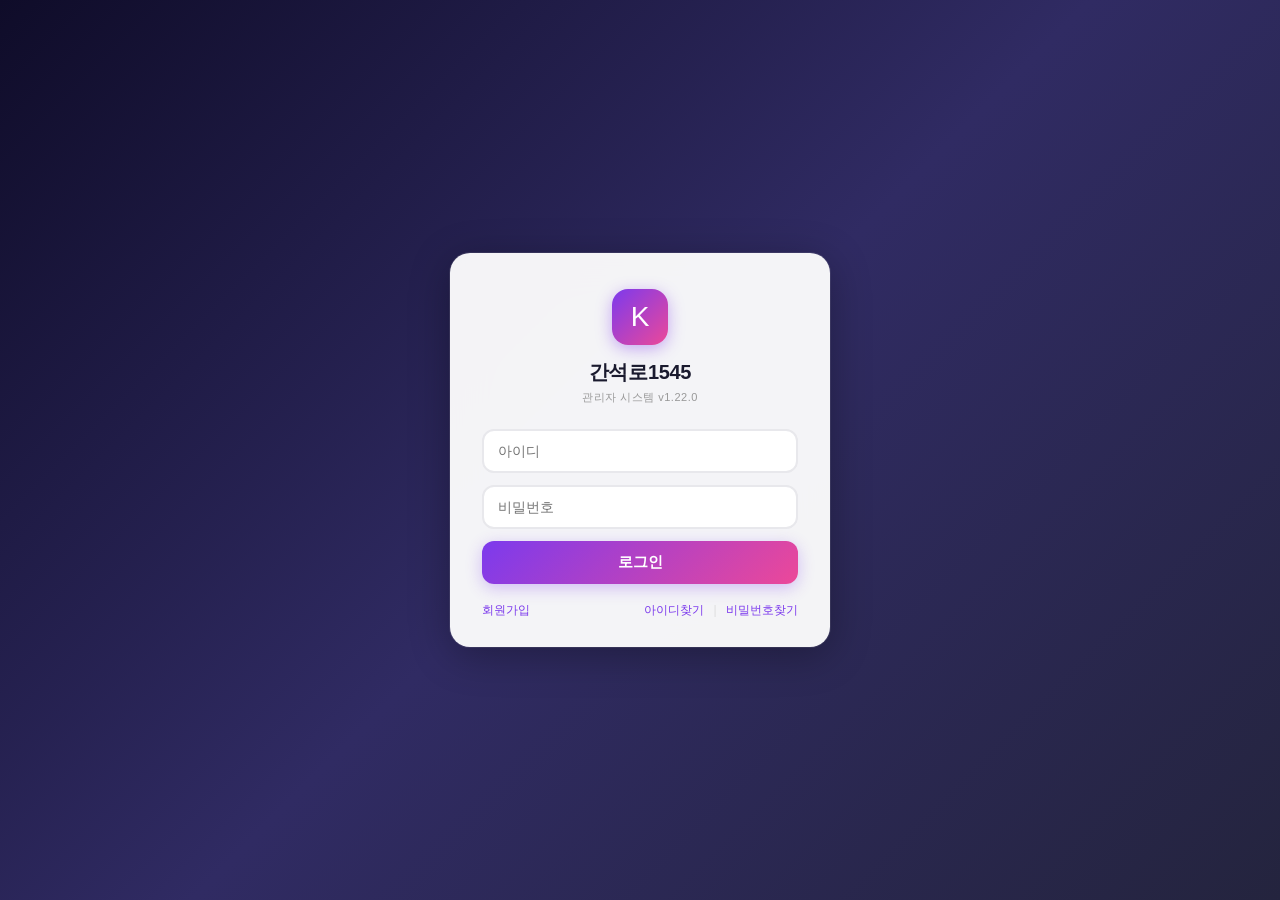
==== commit e5b815ce: "v1.22.0 모바일 앱 재빌드 완료 — Expo web export 성공, 새 번들 index-dc9210c166e7bca67e19571746991dcc.js 생성. 반영 확인" ====
--- a/index.html
+++ b/index.html
@@ -25,6 +25,7 @@
           <li><a href="#" data-page="maintenance">🔧 유지보수</a></li>
           <li><a href="#" data-page="notice">📢 공지 발송</a></li>
           <li><a href="#" data-page="inquiry">📞 민원/문의</a></li>
+          <li><a href="#" data-page="library">📚 자료실</a></li>
           <li><a href="#" data-page="settings">⚙️ 설정</a></li>
         </ul>
       </nav>
@@ -477,6 +478,28 @@
               </thead>
               <tbody id="inquiry-tbody">
                 <tr><td colspan="7">민원/문의가 없습니다.</td></tr>
+              </tbody>
+            </table>
+          </div>
+        </div>
+
+        <div id="page-library" class="page">
+          <div class="card">
+            <div class="card-header">
+                <h3>📚 자료실</h3>
+                <div style="display:flex;gap:8px;align-items:center">
+                  <input type="text" id="doc-search" placeholder="제목 검색..." oninput="renderDocuments()" style="padding:6px 12px;border:1px solid #ddd;border-radius:6px;font-size:13px;width:160px;outline:none">
+                  <button class="btn btn-secondary" onclick="exportDocuments()" style="font-size:12px">엑셀</button>
+                  <button class="btn btn-secondary" onclick="_delSel('document-tbody','자료')" style="font-size:12px">선택삭제</button>
+                  <button class="btn btn-primary" onclick="showModal('document')">+ 자료 등록</button>
+                </div>
+            </div>
+            <table>
+              <thead>
+                <tr><th style="width:32px"><input type="checkbox" data-chk-all="document-tbody" onchange="_chkAll('document-tbody')"></th><th>제목</th><th>분류</th><th>파일</th><th>등록일</th><th>관리</th></tr>
+              </thead>
+              <tbody id="document-tbody">
+                <tr><td colspan="6">등록된 자료가 없습니다.</td></tr>
               </tbody>
             </table>
           </div>
